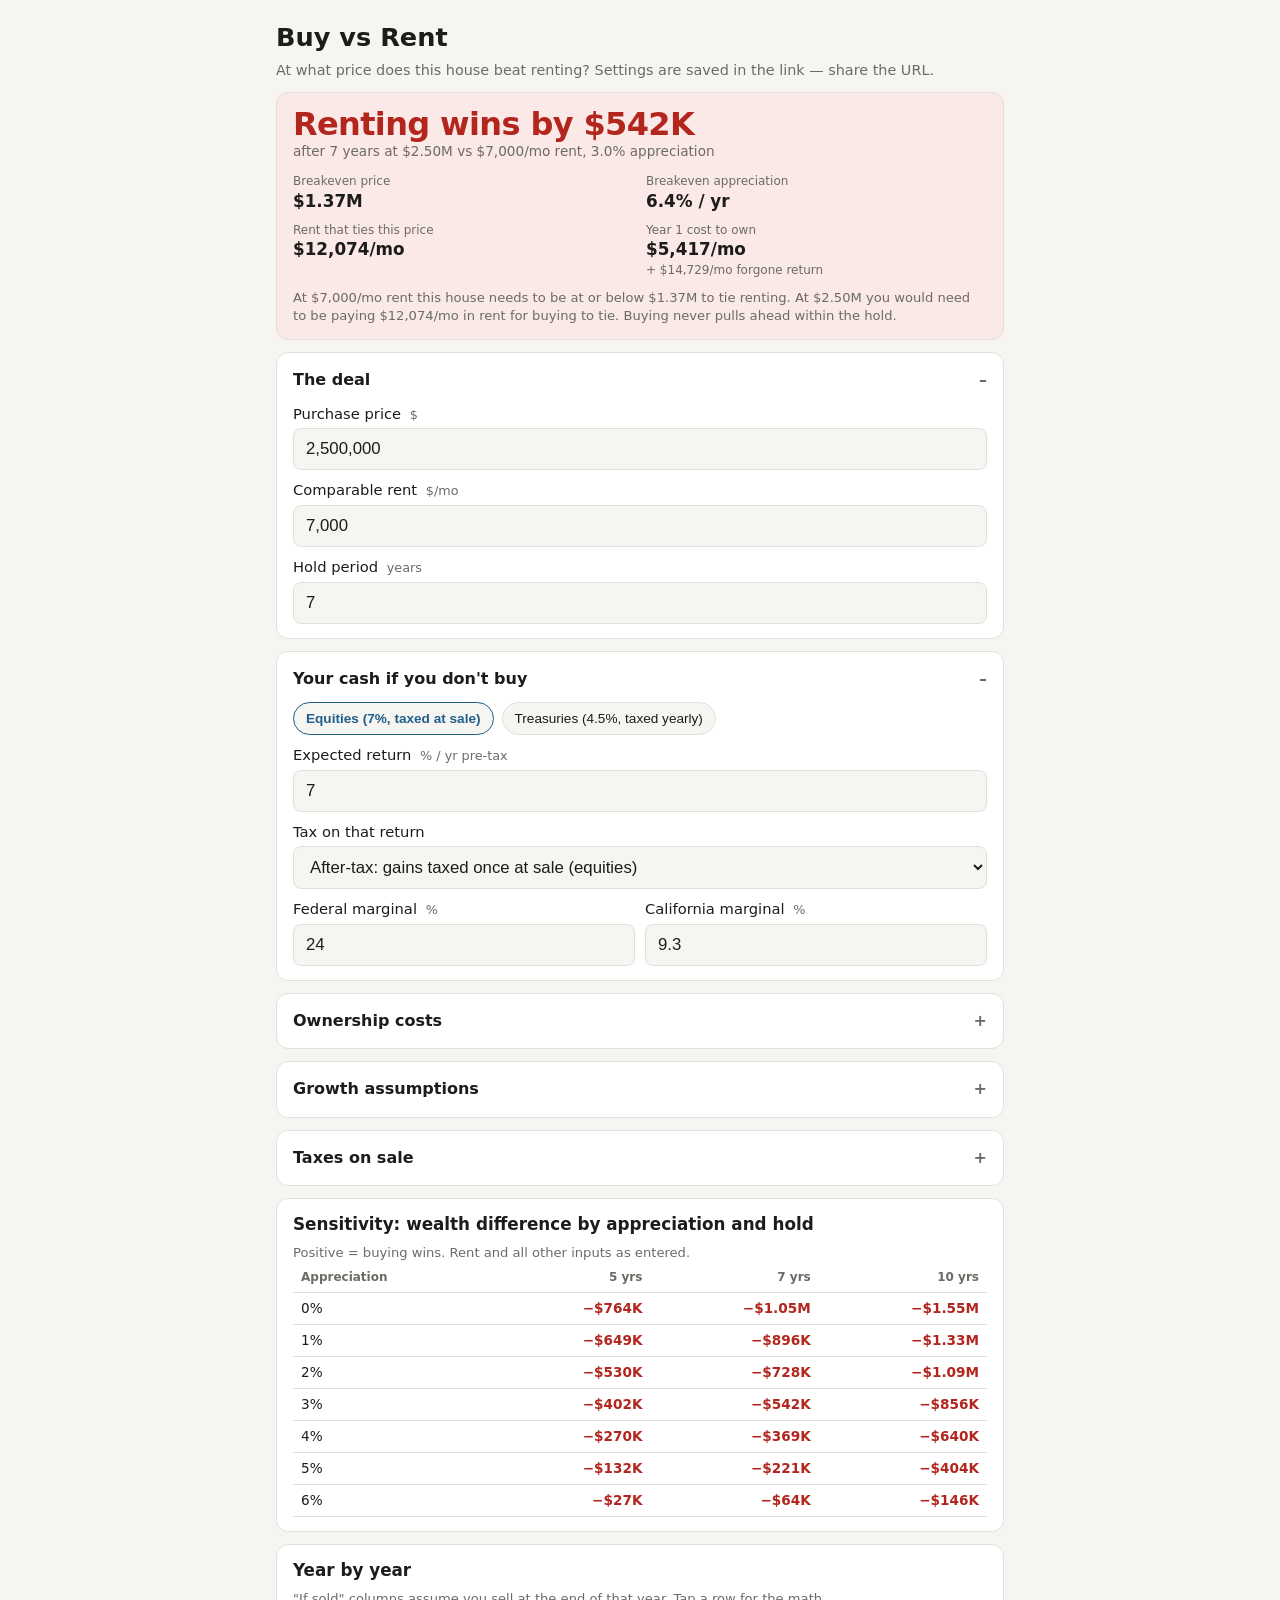
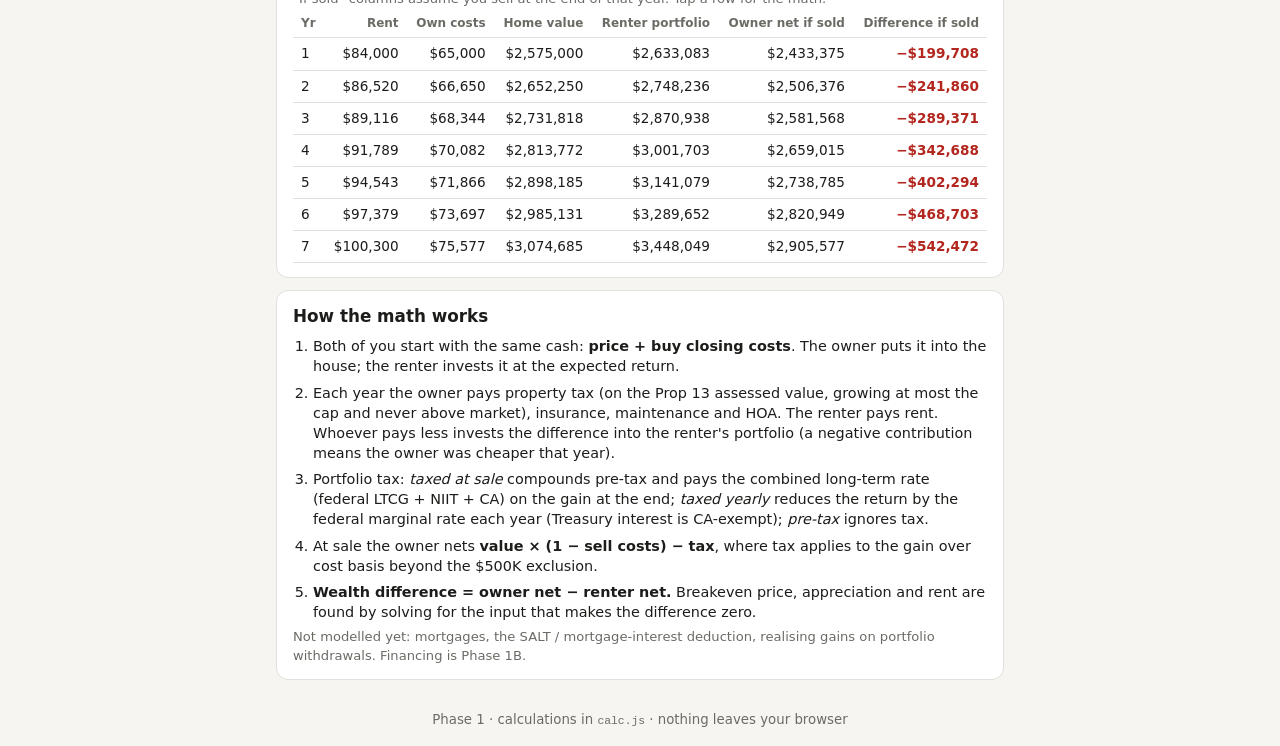
==== docs/index.html @ 14aeacdd "Phase 1: buy vs rent breakeven calculator Static page in docs/ (GitHub Pages ready) with a pure calc" ====
<!DOCTYPE html>
<html lang="en">
<head>
<meta charset="utf-8">
<meta name="viewport" content="width=device-width, initial-scale=1">
<meta name="color-scheme" content="light dark">
<title>Buy vs Rent — West LA</title>
<link rel="stylesheet" href="style.css">
</head>
<body>
<header>
  <h1>Buy vs Rent</h1>
  <p class="sub">At what price does this house beat renting? Settings are saved in the link — share the URL.</p>
</header>

<main>
  <section id="verdict" class="card verdict" aria-live="polite">
    <div class="big" id="v-diff">—</div>
    <div class="label" id="v-diff-label">net wealth difference after the hold</div>
    <div class="metrics">
      <div><span class="k">Breakeven price</span><span class="v" id="v-be-price">—</span></div>
      <div><span class="k">Breakeven appreciation</span><span class="v" id="v-be-appr">—</span></div>
      <div><span class="k">Rent that ties this price</span><span class="v" id="v-rent-eq">—</span></div>
      <div><span class="k">Year 1 cost to own</span><span class="v" id="v-monthly">—</span></div>
    </div>
    <p class="note" id="v-note"></p>
  </section>

  <form id="inputs" autocomplete="off">
    <details open class="card">
      <summary>The deal</summary>
      <label>Purchase price <span class="unit">$</span><input data-k="price" data-t="money" inputmode="numeric"></label>
      <label>Comparable rent <span class="unit">$/mo</span><input data-k="rent" data-t="money" inputmode="numeric"></label>
      <label>Hold period <span class="unit">years</span><input data-k="years" data-t="int" inputmode="numeric" min="1" max="40"></label>
    </details>

    <details open class="card">
      <summary>Your cash if you don't buy</summary>
      <div class="presets" role="group" aria-label="Where the cash sits">
        <button type="button" data-preset="equities">Equities (7%, taxed at sale)</button>
        <button type="button" data-preset="treasuries">Treasuries (4.5%, taxed yearly)</button>
      </div>
      <label>Expected return <span class="unit">% / yr pre-tax</span><input data-k="oppRate" data-t="pct" inputmode="decimal" step="0.1"></label>
      <label>Tax on that return
        <select data-k="oppTaxMode">
          <option value="deferred">After-tax: gains taxed once at sale (equities)</option>
          <option value="annual">After-tax: taxed every year, federal only (Treasuries)</option>
          <option value="pretax">Pre-tax: ignore taxes on returns</option>
        </select>
      </label>
      <div class="row2">
        <label>Federal marginal <span class="unit">%</span><input data-k="fedRate" data-t="pct" inputmode="decimal" step="0.1"></label>
        <label>California marginal <span class="unit">%</span><input data-k="caRate" data-t="pct" inputmode="decimal" step="0.1"></label>
      </div>
    </details>

    <details class="card">
      <summary>Ownership costs</summary>
      <label>Property tax <span class="unit">% of assessed</span><input data-k="propTaxRate" data-t="pct" inputmode="decimal" step="0.01"></label>
      <label>Assessed growth cap (Prop 13) <span class="unit">% / yr</span><input data-k="prop13Cap" data-t="pct" inputmode="decimal" step="0.1"></label>
      <label>Insurance <span class="unit">$ / yr</span><input data-k="insurance" data-t="money" inputmode="numeric"></label>
      <p class="hint">Fire-hazard-zone homes can run several times this, or be FAIR Plan only. Check before trusting the default.</p>
      <label>Maintenance <span class="unit">% of value / yr</span><input data-k="maintRate" data-t="pct" inputmode="decimal" step="0.1"></label>
      <label>HOA <span class="unit">$ / mo</span><input data-k="hoa" data-t="money" inputmode="numeric"></label>
      <div class="row2">
        <label>Buy closing costs <span class="unit">%</span><input data-k="buyClose" data-t="pct" inputmode="decimal" step="0.1"></label>
        <label>Sell costs <span class="unit">%</span><input data-k="sellClose" data-t="pct" inputmode="decimal" step="0.1"></label>
      </div>
    </details>

    <details class="card">
      <summary>Growth assumptions</summary>
      <label>Home appreciation <span class="unit">% / yr</span><input data-k="appreciation" data-t="pct" inputmode="decimal" step="0.1"></label>
      <label>Rent growth <span class="unit">% / yr</span><input data-k="rentGrowth" data-t="pct" inputmode="decimal" step="0.1"></label>
      <label>Insurance &amp; HOA inflation <span class="unit">% / yr</span><input data-k="expenseInflation" data-t="pct" inputmode="decimal" step="0.1"></label>
    </details>

    <details class="card">
      <summary>Taxes on sale</summary>
      <label>Capital-gains exclusion (MFJ) <span class="unit">$</span><input data-k="cgExclusion" data-t="money" inputmode="numeric"></label>
      <div class="row2">
        <label>Federal LTCG <span class="unit">%</span><input data-k="ltcgFedRate" data-t="pct" inputmode="decimal" step="0.1"></label>
        <label>NIIT <span class="unit">%</span><input data-k="niitRate" data-t="pct" inputmode="decimal" step="0.1"></label>
      </div>
      <p class="hint">California taxes gains as ordinary income at the marginal rate above. Federal LTCG steps to 20% above ~$600K taxable income for MFJ.</p>
      <button type="button" id="reset" class="ghost">Reset to defaults</button>
    </details>
  </form>

  <section class="card">
    <h2>Sensitivity: wealth difference by appreciation and hold</h2>
    <p class="hint">Positive = buying wins. Rent and all other inputs as entered.</p>
    <div class="scroll"><table id="sens"></table></div>
  </section>

  <section class="card">
    <h2>Year by year</h2>
    <p class="hint">"If sold" columns assume you sell at the end of that year. Tap a row for the math.</p>
    <div class="scroll"><table id="yearly"></table></div>
  </section>

  <section class="card how">
    <h2>How the math works</h2>
    <ol>
      <li>Both of you start with the same cash: <b>price + buy closing costs</b>. The owner puts it into the house; the renter invests it at the expected return.</li>
      <li>Each year the owner pays property tax (on the Prop 13 assessed value, growing at most the cap and never above market), insurance, maintenance and HOA. The renter pays rent. Whoever pays less invests the difference into the renter's portfolio (a negative contribution means the owner was cheaper that year).</li>
      <li>Portfolio tax: <i>taxed at sale</i> compounds pre-tax and pays the combined long-term rate (federal LTCG + NIIT + CA) on the gain at the end; <i>taxed yearly</i> reduces the return by the federal marginal rate each year (Treasury interest is CA-exempt); <i>pre-tax</i> ignores tax.</li>
      <li>At sale the owner nets <b>value × (1 − sell costs) − tax</b>, where tax applies to the gain over cost basis beyond the $500K exclusion.</li>
      <li><b>Wealth difference = owner net − renter net.</b> Breakeven price, appreciation and rent are found by solving for the input that makes the difference zero.</li>
    </ol>
    <p class="hint">Not modelled yet: mortgages, the SALT / mortgage-interest deduction, realising gains on portfolio withdrawals. Financing is Phase 1B.</p>
  </section>
</main>

<footer><small>Phase 1 · calculations in <code>calc.js</code> · nothing leaves your browser</small></footer>

<script src="calc.js"></script>
<script src="app.js"></script>
</body>
</html>
---- docs/style.css ----
:root {
  --bg: #f6f5f2;
  --card: #ffffff;
  --text: #1c1c1a;
  --muted: #6b6b66;
  --line: #e2e0da;
  --accent: #1f5f8b;
  --good: #1e7d4f;
  --bad: #b3261e;
  --good-bg: #e6f4ec;
  --bad-bg: #fbe9e7;
  color-scheme: light dark;
}
@media (prefers-color-scheme: dark) {
  :root {
    --bg: #15161a; --card: #1f2126; --text: #ecebe6; --muted: #9a9a94; --line: #34363d;
    --accent: #7db6dd; --good: #6fcf97; --bad: #f28b82; --good-bg: #1d3328; --bad-bg: #3a2320;
  }
}
* { box-sizing: border-box; }
html { -webkit-text-size-adjust: 100%; }
body {
  margin: 0; background: var(--bg); color: var(--text);
  font: 16px/1.4 system-ui, -apple-system, "Segoe UI", Roboto, sans-serif;
}
header, main, footer { max-width: 760px; margin: 0 auto; padding: 0 16px; }
header { padding-top: 20px; }
h1 { font-size: 1.6rem; margin: 0 0 4px; }
h2 { font-size: 1.05rem; margin: 0 0 8px; }
.sub { color: var(--muted); margin: 0 0 12px; font-size: .9rem; }
footer { color: var(--muted); padding: 16px; text-align: center; }

.card {
  background: var(--card); border: 1px solid var(--line); border-radius: 12px;
  padding: 14px 16px; margin: 12px 0;
}
details.card > summary { cursor: pointer; font-weight: 600; list-style: none; padding: 2px 0; }
details.card > summary::-webkit-details-marker { display: none; }
details.card > summary::after { content: "+"; float: right; color: var(--muted); }
details[open].card > summary::after { content: "–"; }
details.card > summary + * { margin-top: 10px; }

label { display: block; margin: 10px 0 0; font-size: .92rem; }
label .unit { color: var(--muted); font-size: .8rem; margin-left: 4px; }
input, select {
  display: block; width: 100%; margin-top: 4px; padding: 10px 12px; font-size: 1.05rem;
  border: 1px solid var(--line); border-radius: 8px; background: var(--bg); color: var(--text);
}
input:focus, select:focus { outline: 2px solid var(--accent); outline-offset: 0; }
.row2 { display: grid; grid-template-columns: 1fr 1fr; gap: 10px; }
.hint { color: var(--muted); font-size: .82rem; margin: 6px 0 0; }
.presets { display: flex; gap: 8px; flex-wrap: wrap; }
.presets button, .ghost {
  padding: 8px 12px; border-radius: 999px; border: 1px solid var(--line); background: var(--bg);
  color: var(--text); font-size: .85rem; cursor: pointer;
}
.presets button.active { border-color: var(--accent); color: var(--accent); font-weight: 600; }
.ghost { margin-top: 12px; }

.verdict .big { font-size: 2rem; font-weight: 700; letter-spacing: -.02em; line-height: 1.1; }
.verdict.good { background: var(--good-bg); } .verdict.good .big { color: var(--good); }
.verdict.bad { background: var(--bad-bg); } .verdict.bad .big { color: var(--bad); }
.verdict .label { color: var(--muted); font-size: .85rem; }
.metrics { display: grid; grid-template-columns: 1fr 1fr; gap: 8px 12px; margin-top: 12px; }
.metrics .k { display: block; color: var(--muted); font-size: .75rem; }
.metrics .v { display: block; font-weight: 600; font-size: 1.05rem; }
.metrics small { display: block; font-size: .75rem; font-weight: 400; color: var(--muted); }
.note { font-size: .82rem; margin: 10px 0 0; color: var(--muted); }

.scroll { overflow-x: auto; -webkit-overflow-scrolling: touch; }
table { border-collapse: collapse; width: 100%; font-size: .85rem; white-space: nowrap; }
th, td { padding: 6px 8px; text-align: right; border-bottom: 1px solid var(--line); }
th:first-child, td:first-child { text-align: left; }
thead th { color: var(--muted); font-weight: 600; font-size: .75rem; }
td.pos { color: var(--good); font-weight: 600; }
td.neg { color: var(--bad); font-weight: 600; }
#sens td.cell { background: color-mix(in srgb, var(--card) 100%, transparent); }
#yearly tbody tr.y { cursor: pointer; }
#yearly tbody tr.y:hover { background: var(--bg); }
tr.detail td { text-align: left; background: var(--bg); font-size: .8rem; color: var(--muted); padding: 0; }
tr.detail td > div { position: sticky; left: 0; width: min(100%, calc(100vw - 66px)); max-width: 726px; white-space: normal; padding: 8px; }
tr.detail td b { color: var(--text); }
.how ol { padding-left: 20px; margin: 0; font-size: .9rem; }
.how li { margin-bottom: 6px; }
code { font-size: .85em; }
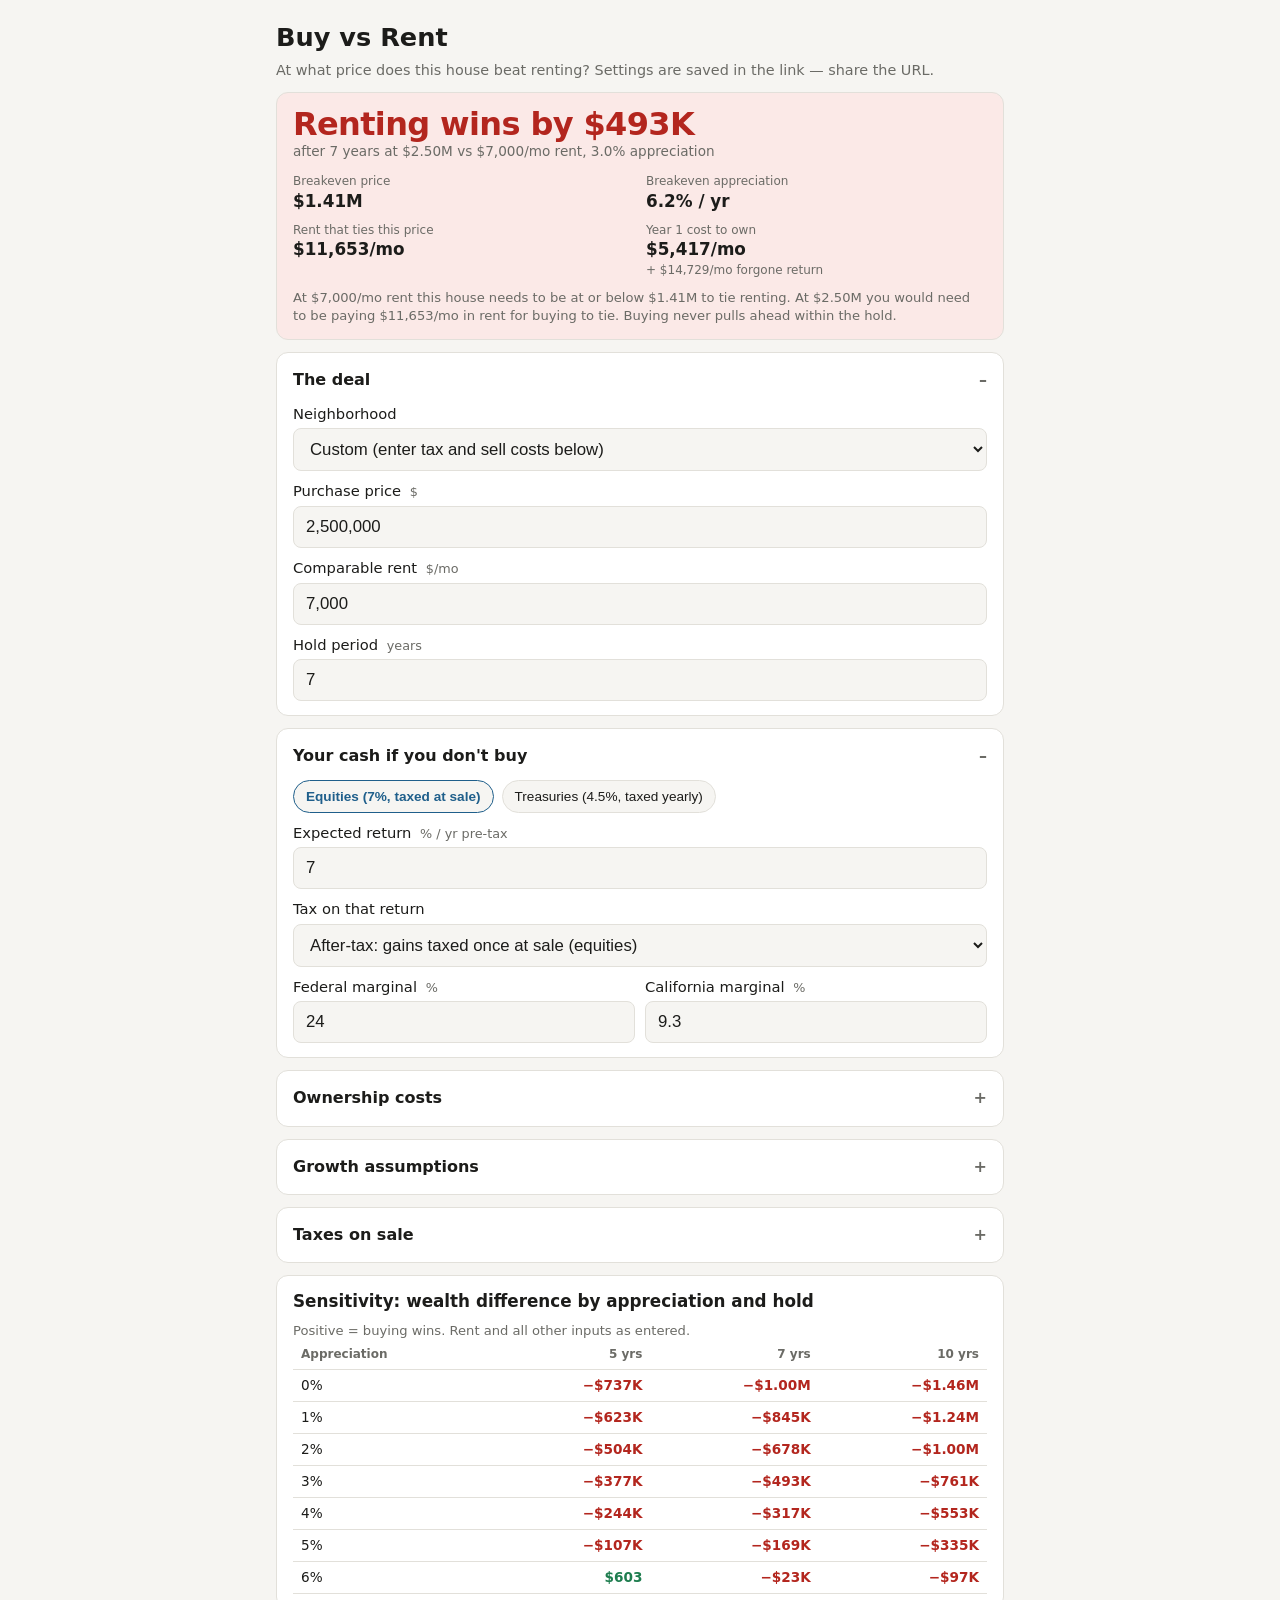
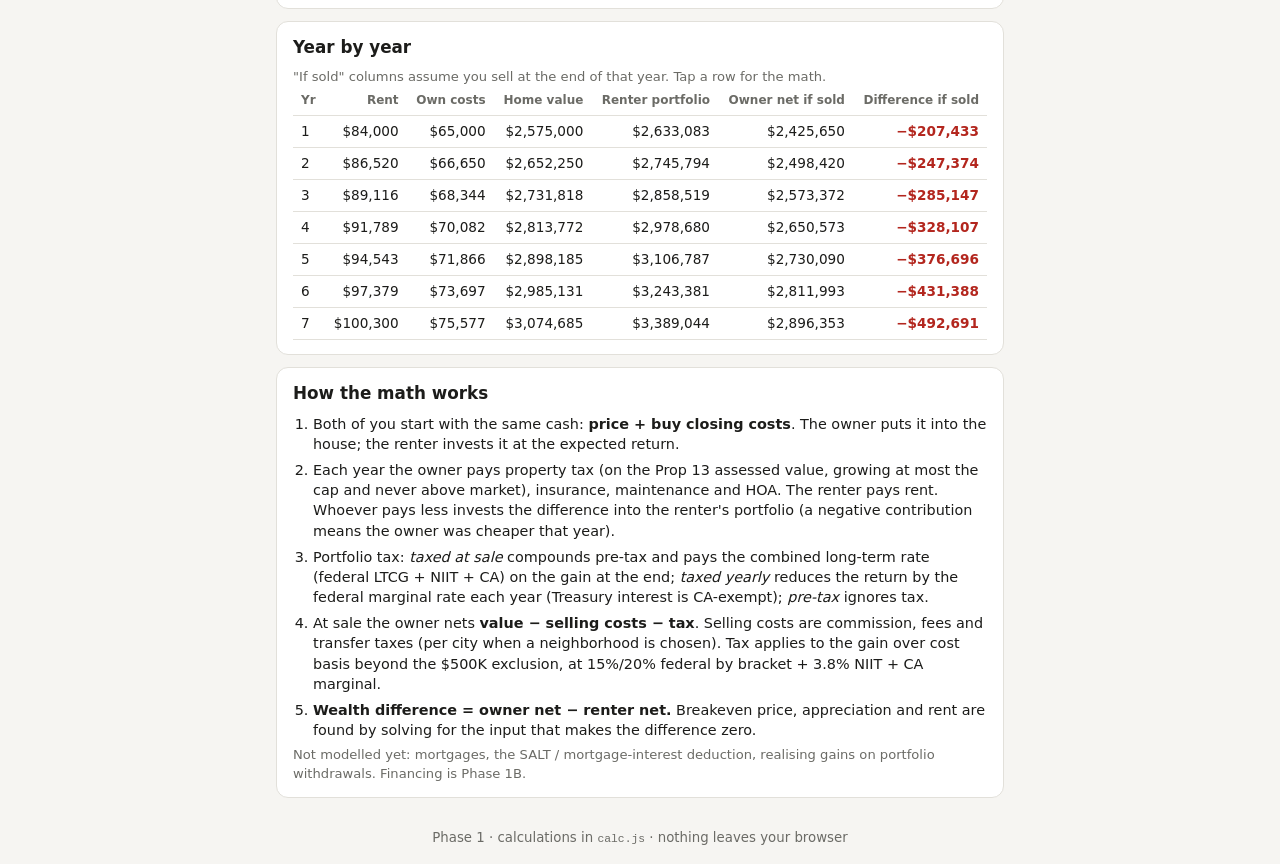
==== commit 0226ddc0: "Source the defaults: neighborhood cost profiles, bracketed LTCG, earthquake line - docs/assumptions." ====
--- a/docs/index.html
+++ b/docs/index.html
@@ -29,6 +29,10 @@
   <form id="inputs" autocomplete="off">
     <details open class="card">
       <summary>The deal</summary>
+      <label>Neighborhood
+        <select data-k="neighborhood" id="neighborhood"><option value="">Custom (enter tax and sell costs below)</option></select>
+      </label>
+      <p class="hint" id="nb-hint"></p>
       <label>Purchase price <span class="unit">$</span><input data-k="price" data-t="money" inputmode="numeric"></label>
       <label>Comparable rent <span class="unit">$/mo</span><input data-k="rent" data-t="money" inputmode="numeric"></label>
       <label>Hold period <span class="unit">years</span><input data-k="years" data-t="int" inputmode="numeric" min="1" max="40"></label>
@@ -58,14 +62,17 @@
       <summary>Ownership costs</summary>
       <label>Property tax <span class="unit">% of assessed</span><input data-k="propTaxRate" data-t="pct" inputmode="decimal" step="0.01"></label>
       <label>Assessed growth cap (Prop 13) <span class="unit">% / yr</span><input data-k="prop13Cap" data-t="pct" inputmode="decimal" step="0.1"></label>
-      <label>Insurance <span class="unit">$ / yr</span><input data-k="insurance" data-t="money" inputmode="numeric"></label>
-      <p class="hint">Fire-hazard-zone homes can run several times this, or be FAIR Plan only. Check before trusting the default.</p>
+      <label>Fire / homeowners insurance <span class="unit">$ / yr</span><input data-k="insurance" data-t="money" inputmode="numeric"></label>
+      <p class="hint" id="ins-hint">Non-brush Westside flats with a $1.2–1.8M rebuild: roughly $6–12K with a standard or high-net-worth carrier. Very High Fire Hazard Severity Zone parcels (Brentwood canyons, hillsides) often need FAIR Plan + a wrap policy at $8–25K+, and the FAIR Plan raised rates 29% in Oct 2026. Get a quote before trusting this number.</p>
+      <label>Earthquake insurance <span class="unit">$ / yr</span><input data-k="earthquake" data-t="money" inputmode="numeric"></label>
+      <p class="hint">Optional. CEA runs about $3.50 per $1,000 of dwelling coverage (≈$5K on a $1.5M rebuild), more for pre-1980 raised foundations.</p>
       <label>Maintenance <span class="unit">% of value / yr</span><input data-k="maintRate" data-t="pct" inputmode="decimal" step="0.1"></label>
       <label>HOA <span class="unit">$ / mo</span><input data-k="hoa" data-t="money" inputmode="numeric"></label>
       <div class="row2">
         <label>Buy closing costs <span class="unit">%</span><input data-k="buyClose" data-t="pct" inputmode="decimal" step="0.1"></label>
         <label>Sell costs <span class="unit">%</span><input data-k="sellClose" data-t="pct" inputmode="decimal" step="0.1"></label>
       </div>
+      <p class="hint" id="sell-hint">Commission (~5%) + escrow/title (~0.25%) + county transfer 0.11% + city transfer tax. Picking a neighborhood computes this per sale price, including LA's Measure ULA (4% at $5.4M+) and Santa Monica's Measure GS (5.6% at $8M+).</p>
     </details>
 
     <details class="card">
@@ -82,7 +89,12 @@
         <label>Federal LTCG <span class="unit">%</span><input data-k="ltcgFedRate" data-t="pct" inputmode="decimal" step="0.1"></label>
         <label>NIIT <span class="unit">%</span><input data-k="niitRate" data-t="pct" inputmode="decimal" step="0.1"></label>
       </div>
-      <p class="hint">California taxes gains as ordinary income at the marginal rate above. Federal LTCG steps to 20% above ~$600K taxable income for MFJ.</p>
+      <div class="row2">
+        <label>Federal LTCG above bracket <span class="unit">%</span><input data-k="ltcgHighRate" data-t="pct" inputmode="decimal" step="0.1"></label>
+        <label>Top of 15% bracket <span class="unit">$ taxable</span><input data-k="ltcgTop" data-t="money" inputmode="numeric"></label>
+      </div>
+      <label>Your ordinary taxable income <span class="unit">$</span><input data-k="ordinaryTaxable" data-t="money" inputmode="numeric"></label>
+      <p class="hint">Gains stack on top of ordinary income: the part that fits under the bracket top pays the lower rate, the rest pays the higher one. California taxes gains as ordinary income at the marginal rate above. NIIT applies to the whole gain.</p>
       <button type="button" id="reset" class="ghost">Reset to defaults</button>
     </details>
   </form>
@@ -105,7 +117,7 @@
       <li>Both of you start with the same cash: <b>price + buy closing costs</b>. The owner puts it into the house; the renter invests it at the expected return.</li>
       <li>Each year the owner pays property tax (on the Prop 13 assessed value, growing at most the cap and never above market), insurance, maintenance and HOA. The renter pays rent. Whoever pays less invests the difference into the renter's portfolio (a negative contribution means the owner was cheaper that year).</li>
       <li>Portfolio tax: <i>taxed at sale</i> compounds pre-tax and pays the combined long-term rate (federal LTCG + NIIT + CA) on the gain at the end; <i>taxed yearly</i> reduces the return by the federal marginal rate each year (Treasury interest is CA-exempt); <i>pre-tax</i> ignores tax.</li>
-      <li>At sale the owner nets <b>value × (1 − sell costs) − tax</b>, where tax applies to the gain over cost basis beyond the $500K exclusion.</li>
+      <li>At sale the owner nets <b>value − selling costs − tax</b>. Selling costs are commission, fees and transfer taxes (per city when a neighborhood is chosen). Tax applies to the gain over cost basis beyond the $500K exclusion, at 15%/20% federal by bracket + 3.8% NIIT + CA marginal.</li>
       <li><b>Wealth difference = owner net − renter net.</b> Breakeven price, appreciation and rent are found by solving for the input that makes the difference zero.</li>
     </ol>
     <p class="hint">Not modelled yet: mortgages, the SALT / mortgage-interest deduction, realising gains on portfolio withdrawals. Financing is Phase 1B.</p>
@@ -114,6 +126,7 @@
 
 <footer><small>Phase 1 · calculations in <code>calc.js</code> · nothing leaves your browser</small></footer>
 
+<script src="assumptions.js"></script>
 <script src="calc.js"></script>
 <script src="app.js"></script>
 </body>
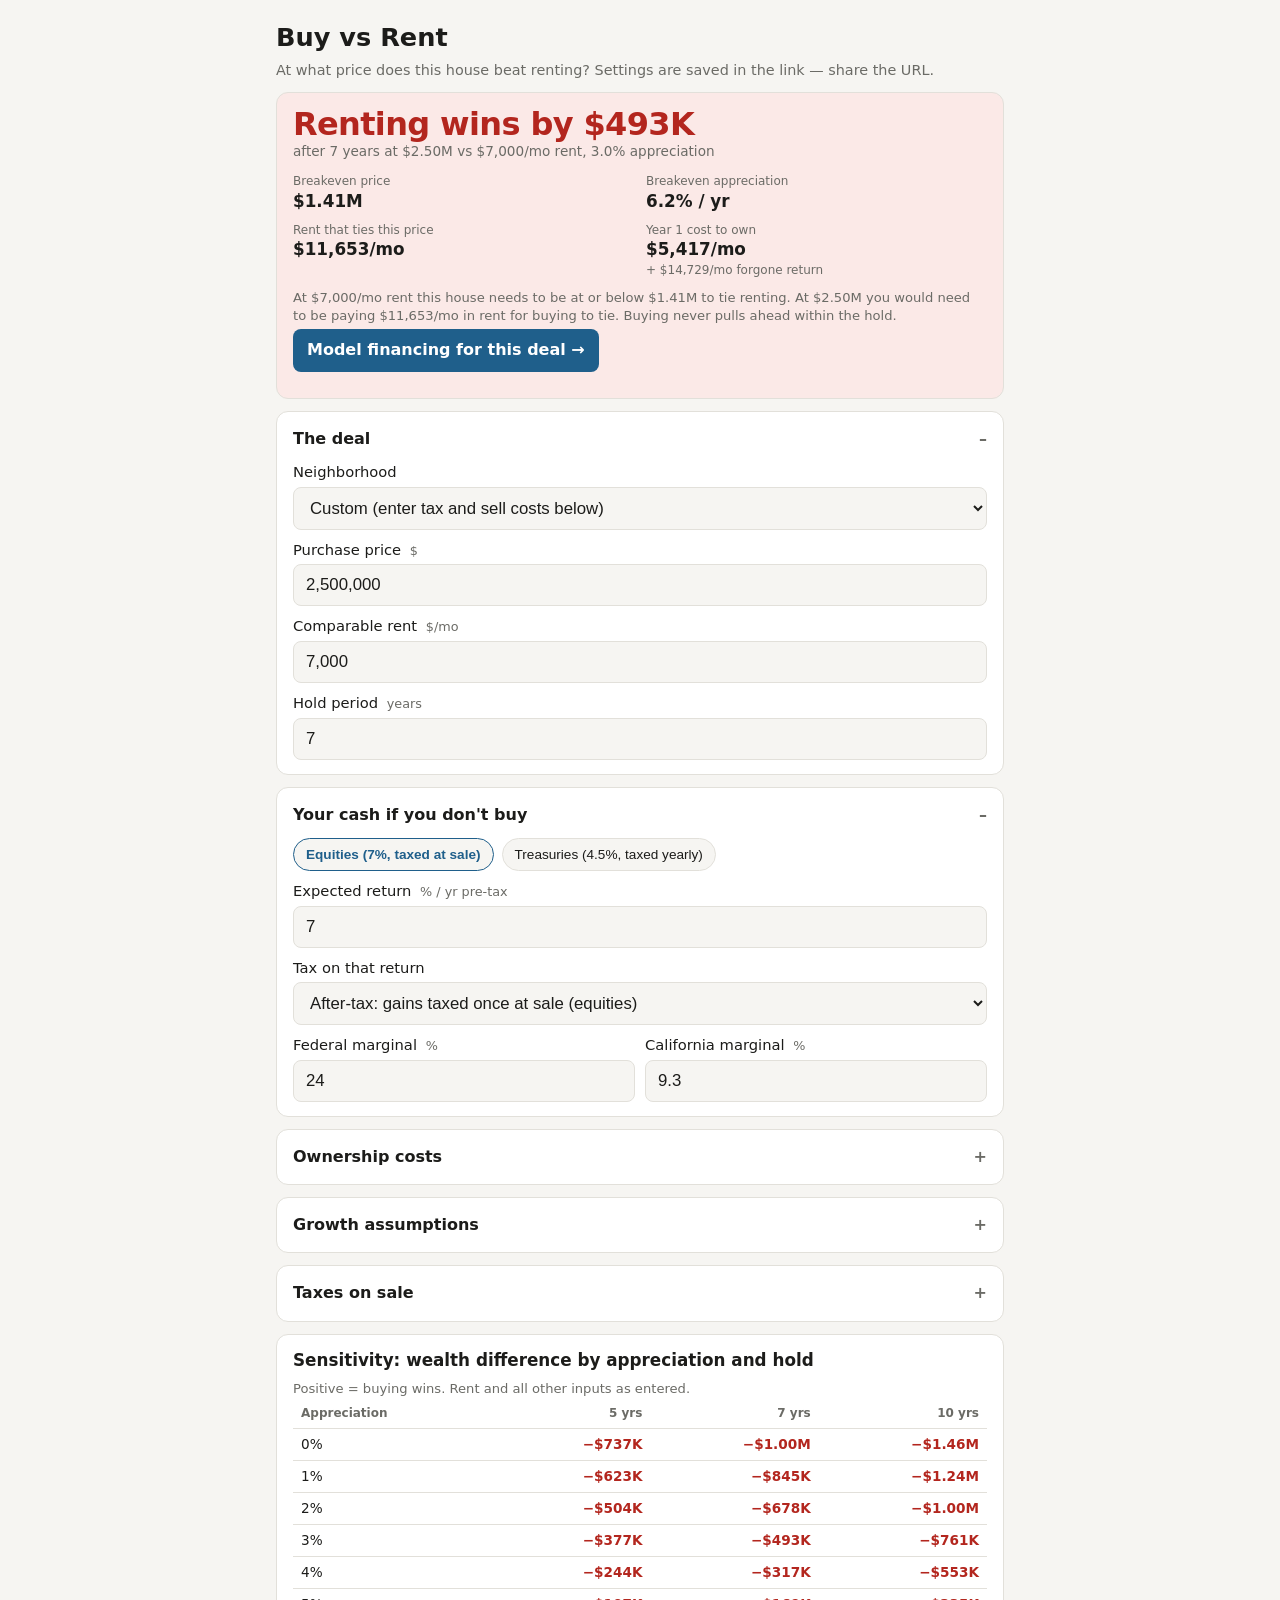
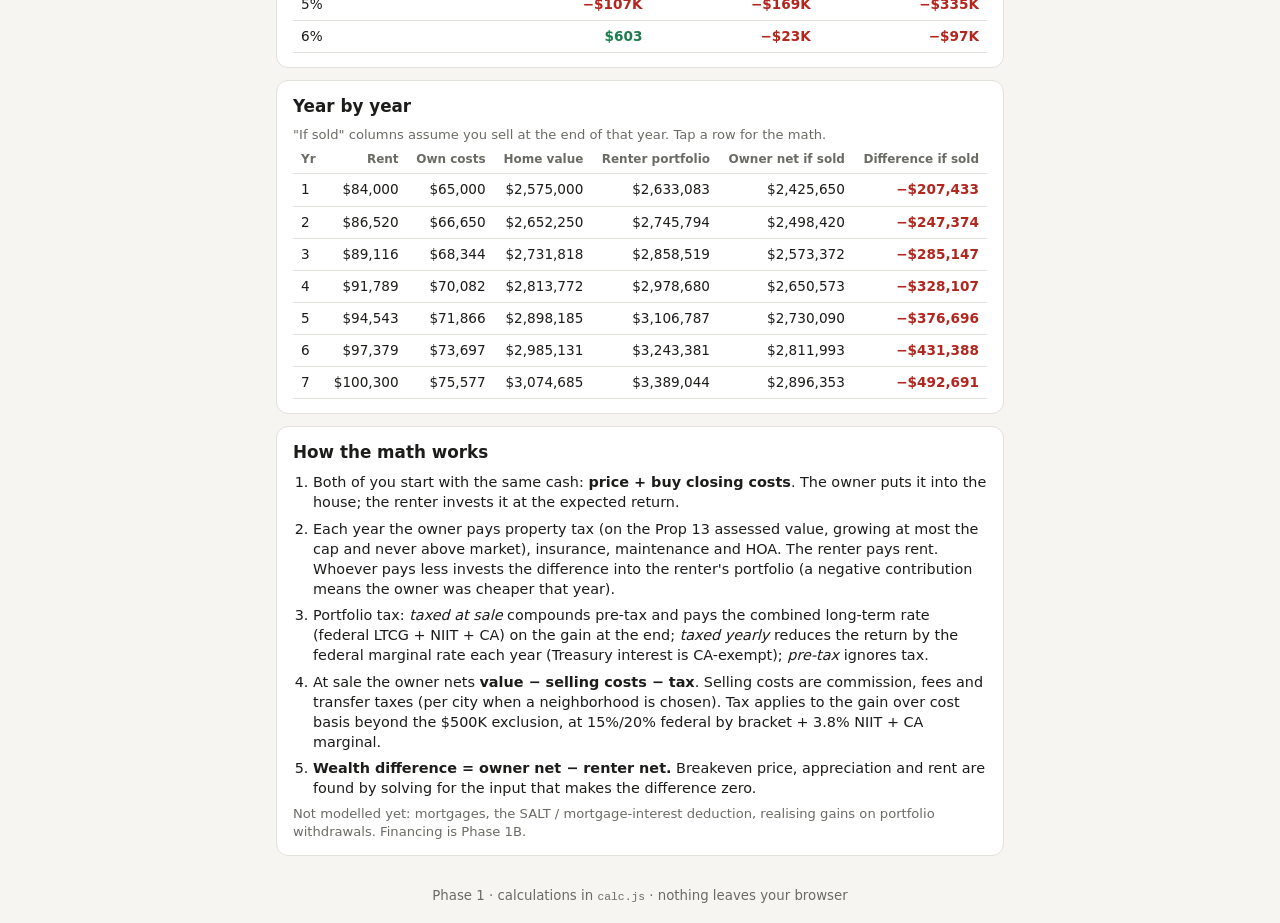
==== commit 72519076: "Phase 1B: financing scenarios - docs/mortgage.js: amortization, DTI-max loan, conforming/jumbo selec" ====
--- a/docs/index.html
+++ b/docs/index.html
@@ -24,6 +24,7 @@
       <div><span class="k">Year 1 cost to own</span><span class="v" id="v-monthly">—</span></div>
     </div>
     <p class="note" id="v-note"></p>
+    <a class="cta" id="to-finance" href="finance.html">Model financing for this deal →</a>
   </section>
 
   <form id="inputs" autocomplete="off">
--- a/docs/style.css
+++ b/docs/style.css
@@ -80,6 +80,23 @@
 tr.detail td { text-align: left; background: var(--bg); font-size: .8rem; color: var(--muted); padding: 0; }
 tr.detail td > div { position: sticky; left: 0; width: min(100%, calc(100vw - 66px)); max-width: 726px; white-space: normal; padding: 8px; }
 tr.detail td b { color: var(--text); }
+.cards { display: flex; gap: 10px; padding-bottom: 6px; }
+.scen { flex: 0 0 230px; border: 1px solid var(--line); border-radius: 10px; padding: 12px; background: var(--bg); }
+.scen.base { border-color: var(--accent); }
+.scen.grey { opacity: .55; }
+.scen .name { font-weight: 600; margin-bottom: 4px; }
+.scen .big { font-size: 1.5rem; font-weight: 700; }
+.scen .big.pos { color: var(--good); } .scen .big.neg { color: var(--bad); }
+.scen .k { color: var(--muted); font-size: .75rem; margin-bottom: 8px; }
+.scen .line { display: flex; justify-content: space-between; font-size: .82rem; padding: 2px 0; border-top: 1px solid var(--line); }
+.scen .line span { color: var(--muted); }
+.scen .line b.pos { color: var(--good); } .scen .line b.neg { color: var(--bad); }
+.scen .verdict-line { font-size: .8rem; margin-top: 8px; color: var(--text); }
+.tag { font-size: .65rem; padding: 1px 6px; border-radius: 999px; border: 1px solid var(--accent); color: var(--accent); vertical-align: middle; }
+.tag.bad { border-color: var(--bad); color: var(--bad); }
+input[type="range"] { padding: 0; accent-color: var(--accent); }
+.v.pos { color: var(--good); } .v.neg { color: var(--bad); }
+.cta { display: inline-block; margin: 4px 0 12px; padding: 10px 14px; border-radius: 8px; background: var(--accent); color: #fff; text-decoration: none; font-weight: 600; }
 .how ol { padding-left: 20px; margin: 0; font-size: .9rem; }
 .how li { margin-bottom: 6px; }
 code { font-size: .85em; }
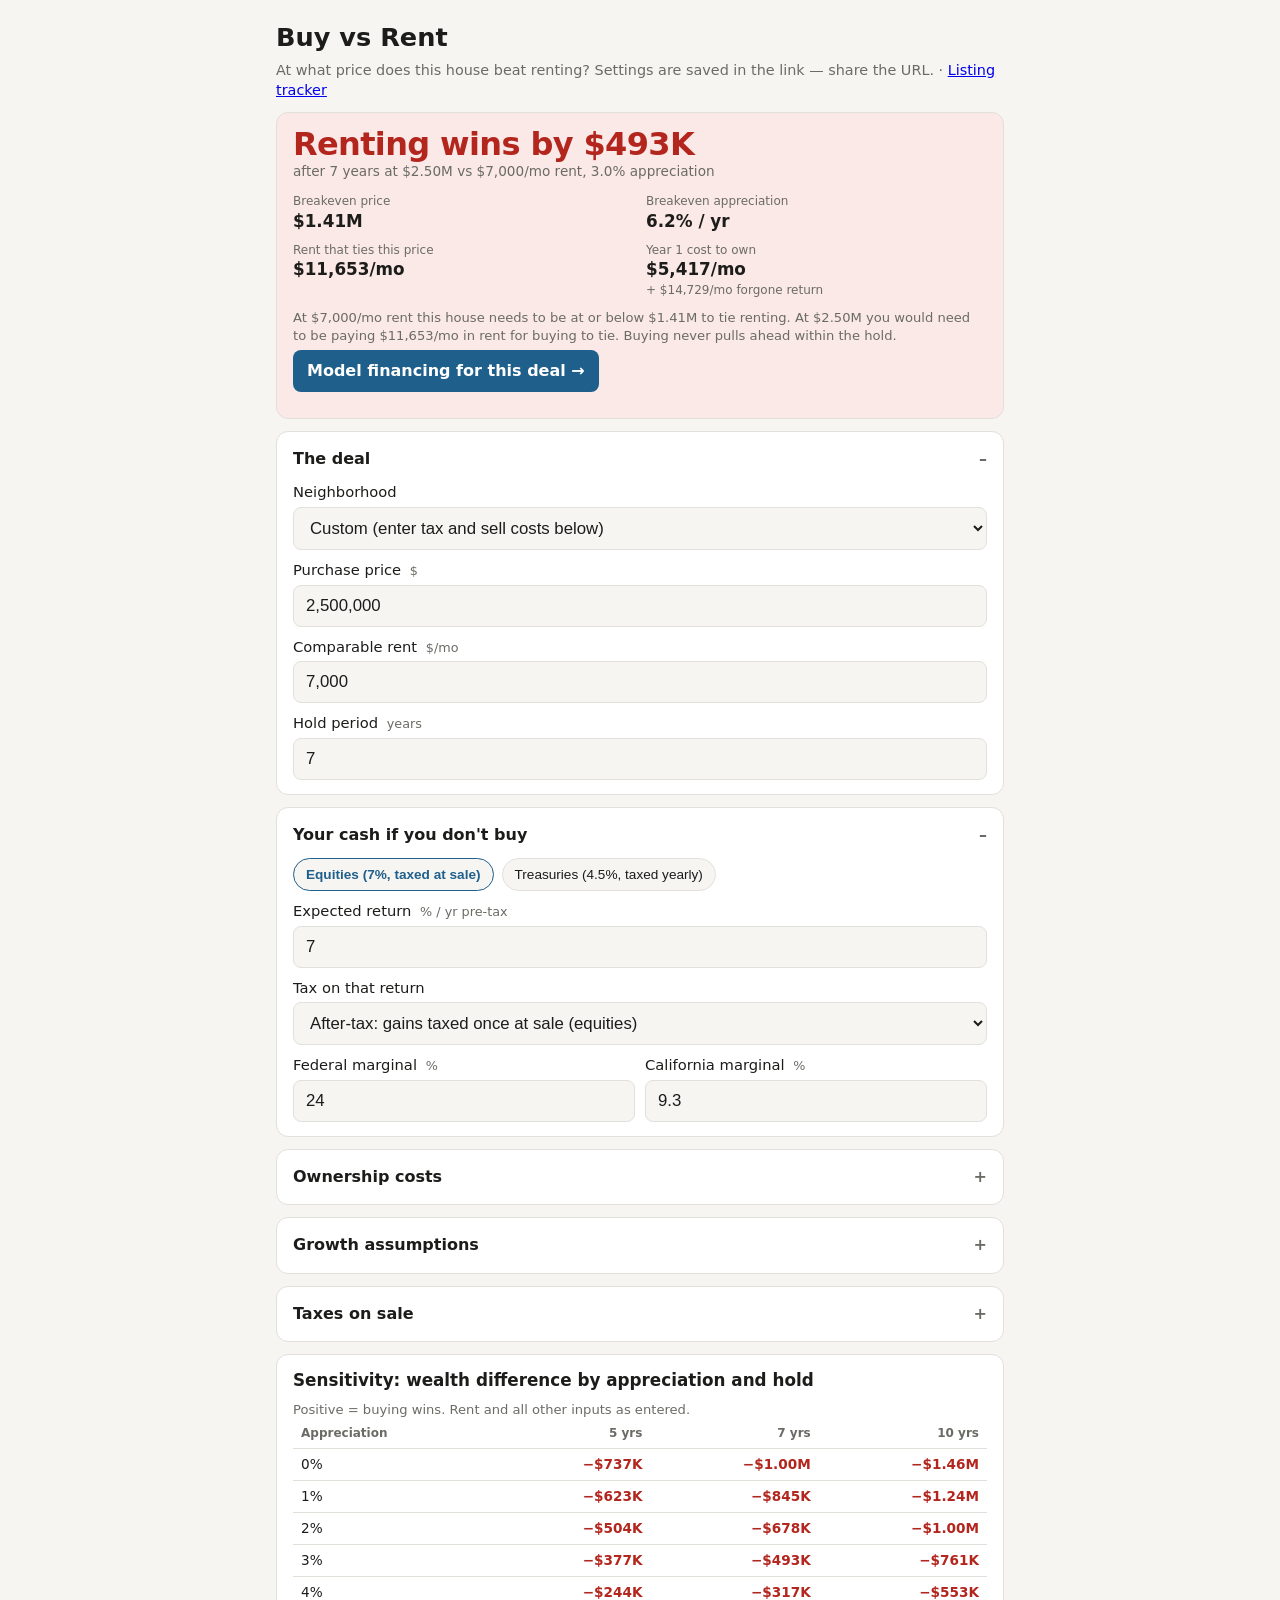
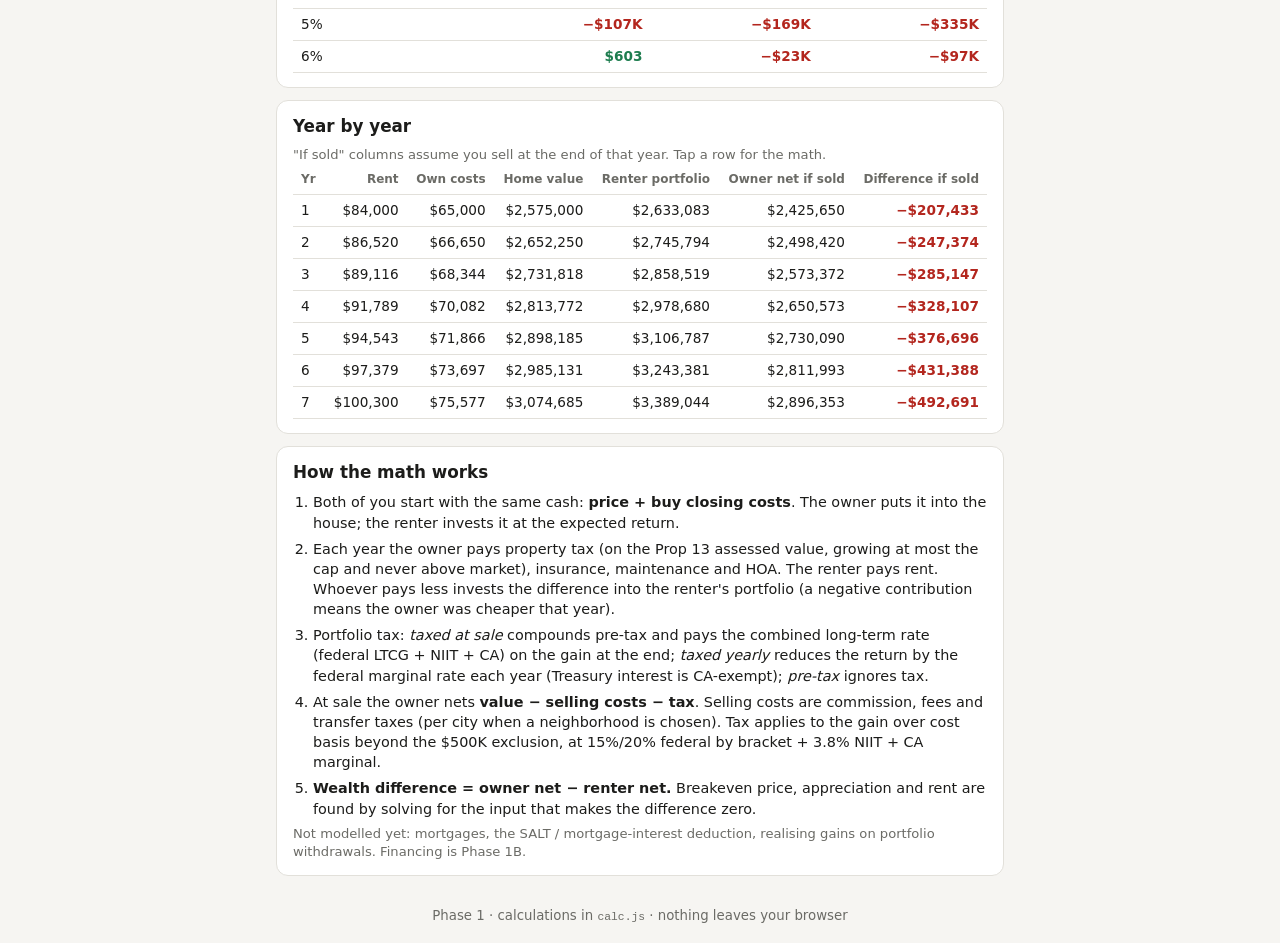
==== commit 0d237cc8: "Phase 2 + 3: listing tracker, scoring, market panel, weekly job - tracker/ Python package: SQLite sc" ====
--- a/docs/index.html
+++ b/docs/index.html
@@ -10,7 +10,7 @@
 <body>
 <header>
   <h1>Buy vs Rent</h1>
-  <p class="sub">At what price does this house beat renting? Settings are saved in the link — share the URL.</p>
+  <p class="sub">At what price does this house beat renting? Settings are saved in the link — share the URL. · <a href="dashboard.html">Listing tracker</a></p>
 </header>
 
 <main>
--- a/docs/style.css
+++ b/docs/style.css
@@ -97,6 +97,38 @@
 input[type="range"] { padding: 0; accent-color: var(--accent); }
 .v.pos { color: var(--good); } .v.neg { color: var(--bad); }
 .cta { display: inline-block; margin: 4px 0 12px; padding: 10px 14px; border-radius: 8px; background: var(--accent); color: #fff; text-decoration: none; font-weight: 600; }
+/* dashboard */
+.charts { display: grid; grid-template-columns: repeat(auto-fill, minmax(200px, 1fr)); gap: 10px; margin-bottom: 10px; }
+.chart { border: 1px solid var(--line); border-radius: 10px; padding: 8px 10px; background: var(--bg); color: var(--accent); }
+.chart .ct { color: var(--muted); font-size: .75rem; }
+.chart .cv { color: var(--text); font-weight: 600; font-size: 1rem; }
+.chart .cv small { color: var(--muted); font-weight: 400; font-size: .7rem; }
+.chart svg { width: 100%; height: 48px; display: block; margin: 4px 0; }
+.alert { border-left: 4px solid var(--bad); }
+.alert.medium { border-left-color: var(--accent); }
+.filters { display: grid; grid-template-columns: repeat(auto-fill, minmax(140px, 1fr)); gap: 8px; }
+.filters label { margin: 0; font-size: .8rem; }
+.filters input, .filters select { padding: 6px 8px; font-size: .9rem; }
+.listing { border-top: 1px solid var(--line); padding: 8px 0; }
+.listing summary { display: grid; grid-template-columns: 40px 1fr auto; gap: 10px; align-items: center; cursor: pointer; list-style: none; }
+.listing summary::-webkit-details-marker { display: none; }
+.listing .score { display: inline-block; width: 36px; height: 36px; line-height: 36px; text-align: center; border-radius: 50%; font-weight: 700; color: #fff; background: var(--muted); }
+.listing .score.hi { background: var(--good); } .listing .score.mid { background: var(--accent); } .listing .score.lo { background: var(--muted); }
+.listing .addr, .listing .price { display: flex; flex-direction: column; }
+.listing .price { text-align: right; font-weight: 600; }
+.listing small { color: var(--muted); font-weight: 400; font-size: .75rem; }
+.listing .body { padding: 8px 0 4px 46px; font-size: .85rem; }
+.listing .facts { color: var(--muted); font-size: .8rem; margin: 4px 0 8px; }
+.bars { display: grid; grid-template-columns: 1fr 1fr; gap: 4px 14px; margin: 6px 0; }
+.bar { position: relative; display: grid; grid-template-columns: 110px 1fr 28px; align-items: center; gap: 6px; font-size: .75rem; color: var(--muted); }
+.bar b { display: block; height: 8px; background: var(--accent); border-radius: 4px; }
+.bar i { font-style: normal; text-align: right; }
+.bar i.na { grid-column: 2 / 4; text-align: left; opacity: .6; }
+.flags { margin: 6px 0; }
+.actions { margin-top: 8px; }
+.actions .cta { padding: 6px 10px; font-size: .8rem; margin: 0 4px 4px 0; }
+.ghost-link { font-size: .8rem; margin-right: 8px; }
+@media (max-width: 480px) { .listing .body { padding-left: 0; } .bars { grid-template-columns: 1fr; } }
 .how ol { padding-left: 20px; margin: 0; font-size: .9rem; }
 .how li { margin-bottom: 6px; }
 code { font-size: .85em; }
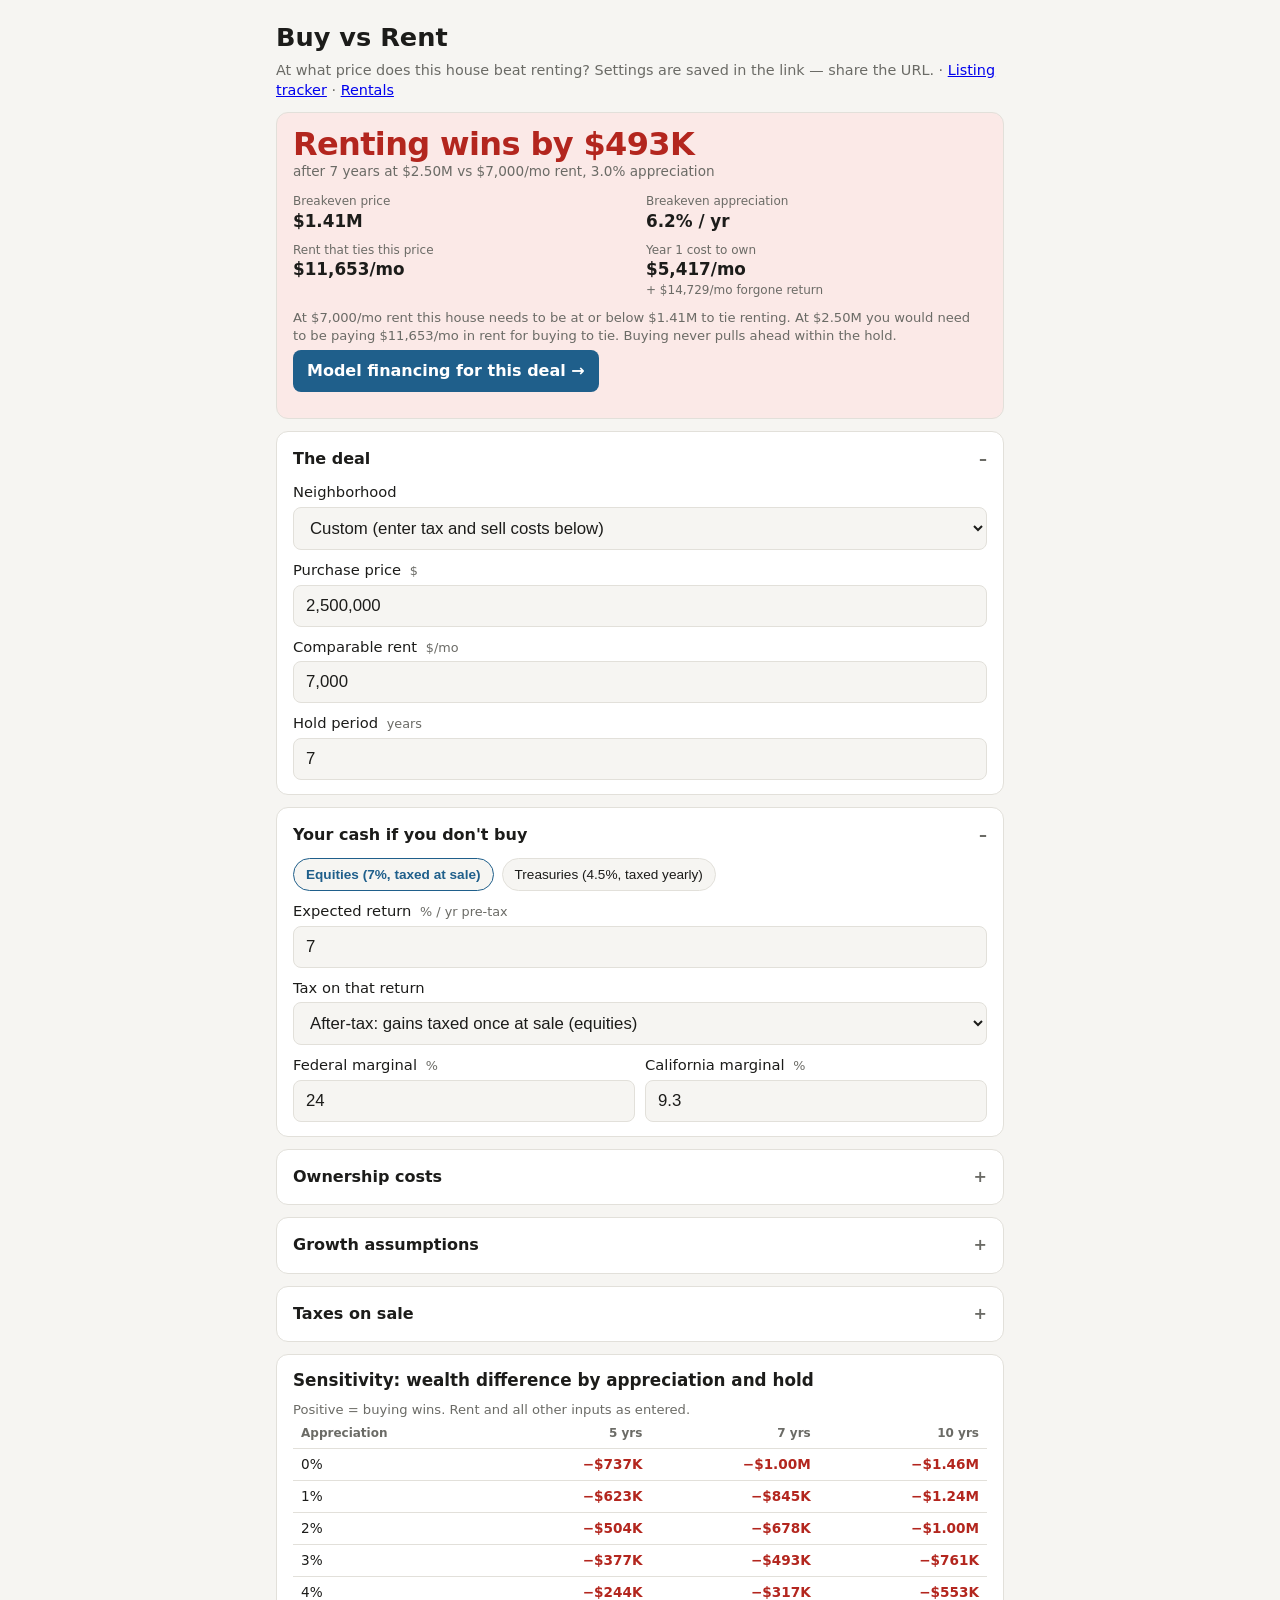
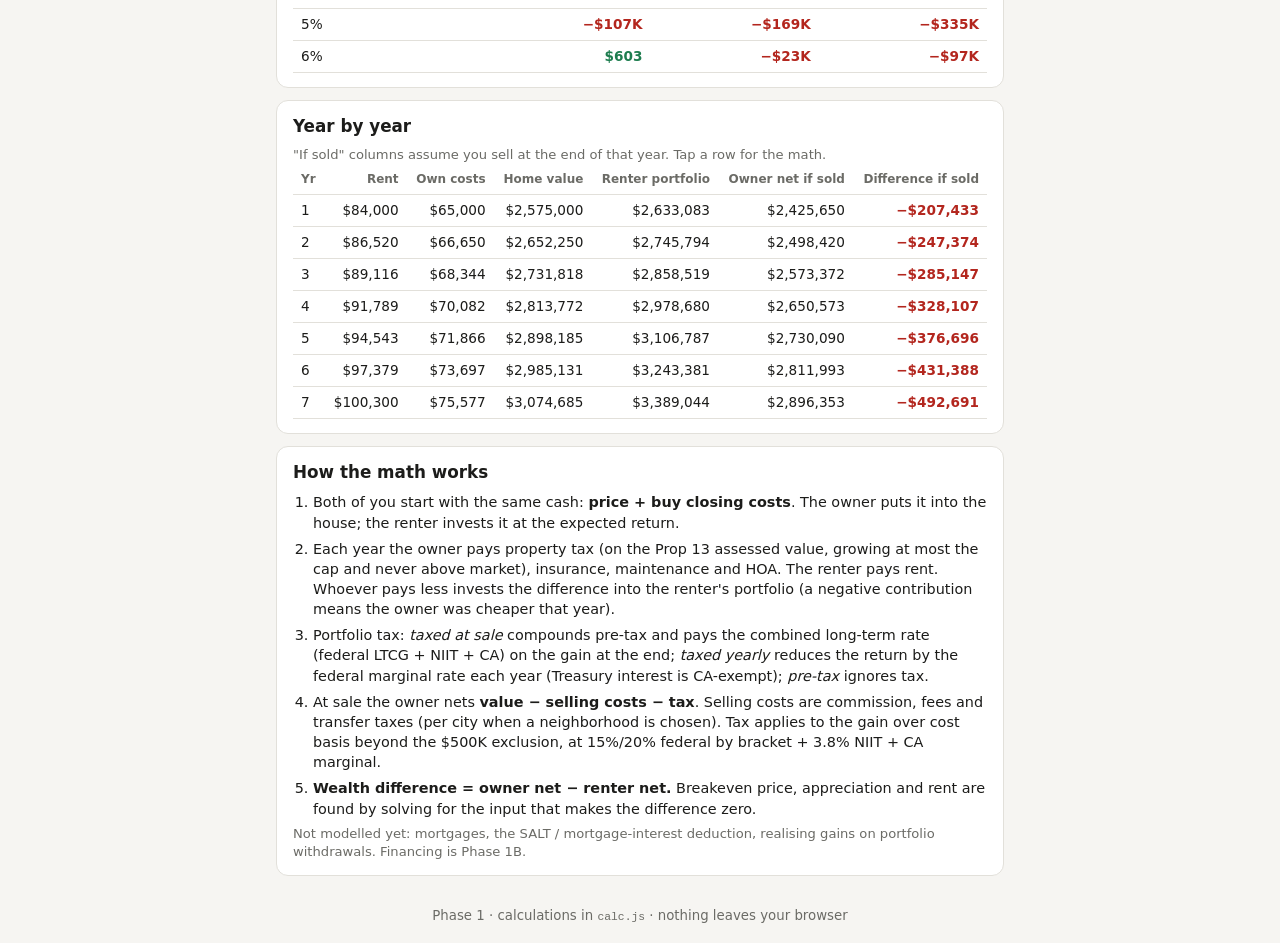
==== commit 09b50af4: "Add rental tracker: rentals page, alert parsing, and daily rentals job Co-Authored-By: Claude Opus 5" ====
--- a/docs/index.html
+++ b/docs/index.html
@@ -10,7 +10,7 @@
 <body>
 <header>
   <h1>Buy vs Rent</h1>
-  <p class="sub">At what price does this house beat renting? Settings are saved in the link — share the URL. · <a href="dashboard.html">Listing tracker</a></p>
+  <p class="sub">At what price does this house beat renting? Settings are saved in the link — share the URL. · <a href="dashboard.html">Listing tracker</a> · <a href="rentals.html">Rentals</a></p>
 </header>
 
 <main>
--- a/docs/style.css
+++ b/docs/style.css
@@ -113,12 +113,14 @@
 .listing summary { display: grid; grid-template-columns: 40px 1fr auto; gap: 10px; align-items: center; cursor: pointer; list-style: none; }
 .listing summary::-webkit-details-marker { display: none; }
 .listing .score { display: inline-block; width: 36px; height: 36px; line-height: 36px; text-align: center; border-radius: 50%; font-weight: 700; color: #fff; background: var(--muted); }
+.listing .score small { font-size: .6rem; vertical-align: super; color: #fff; }
 .listing .score.hi { background: var(--good); } .listing .score.mid { background: var(--accent); } .listing .score.lo { background: var(--muted); }
 .listing .addr, .listing .price { display: flex; flex-direction: column; }
 .listing .price { text-align: right; font-weight: 600; }
 .listing small { color: var(--muted); font-weight: 400; font-size: .75rem; }
 .listing .body { padding: 8px 0 4px 46px; font-size: .85rem; }
 .listing .facts { color: var(--muted); font-size: .8rem; margin: 4px 0 8px; }
+.listing .facts b.pos { color: var(--good); } .listing .facts b.neg { color: var(--bad); }
 .bars { display: grid; grid-template-columns: 1fr 1fr; gap: 4px 14px; margin: 6px 0; }
 .bar { position: relative; display: grid; grid-template-columns: 110px 1fr 28px; align-items: center; gap: 6px; font-size: .75rem; color: var(--muted); }
 .bar b { display: block; height: 8px; background: var(--accent); border-radius: 4px; }
@@ -132,3 +134,15 @@
 .how ol { padding-left: 20px; margin: 0; font-size: .9rem; }
 .how li { margin-bottom: 6px; }
 code { font-size: .85em; }
+/* rentals */
+.rental summary { grid-template-columns: 72px 1fr auto; }
+.rental .thumb { width: 72px; height: 54px; object-fit: cover; border-radius: 6px; background: var(--bg); display: block; }
+.rental .thumb.none { border: 1px dashed var(--line); }
+.rental .addr .facts { margin: 2px 0 0; }
+.rental .facts .neg { color: var(--bad); font-weight: 600; }
+.rental .body { padding-left: 82px; }
+.rental .desc { color: var(--muted); font-size: .8rem; margin: 6px 0; }
+.chips { display: flex; flex-wrap: wrap; gap: 6px; margin: 2px 0 6px; }
+.chip { font-size: .78rem; padding: 3px 10px; border-radius: 999px; border: 1px solid var(--accent); color: var(--accent); text-decoration: none; }
+.chip.ghost-chip { border-color: var(--line); color: var(--muted); }
+@media (max-width: 480px) { .rental summary { grid-template-columns: 56px 1fr auto; } .rental .thumb { width: 56px; height: 44px; } .rental .body { padding-left: 0; } }
